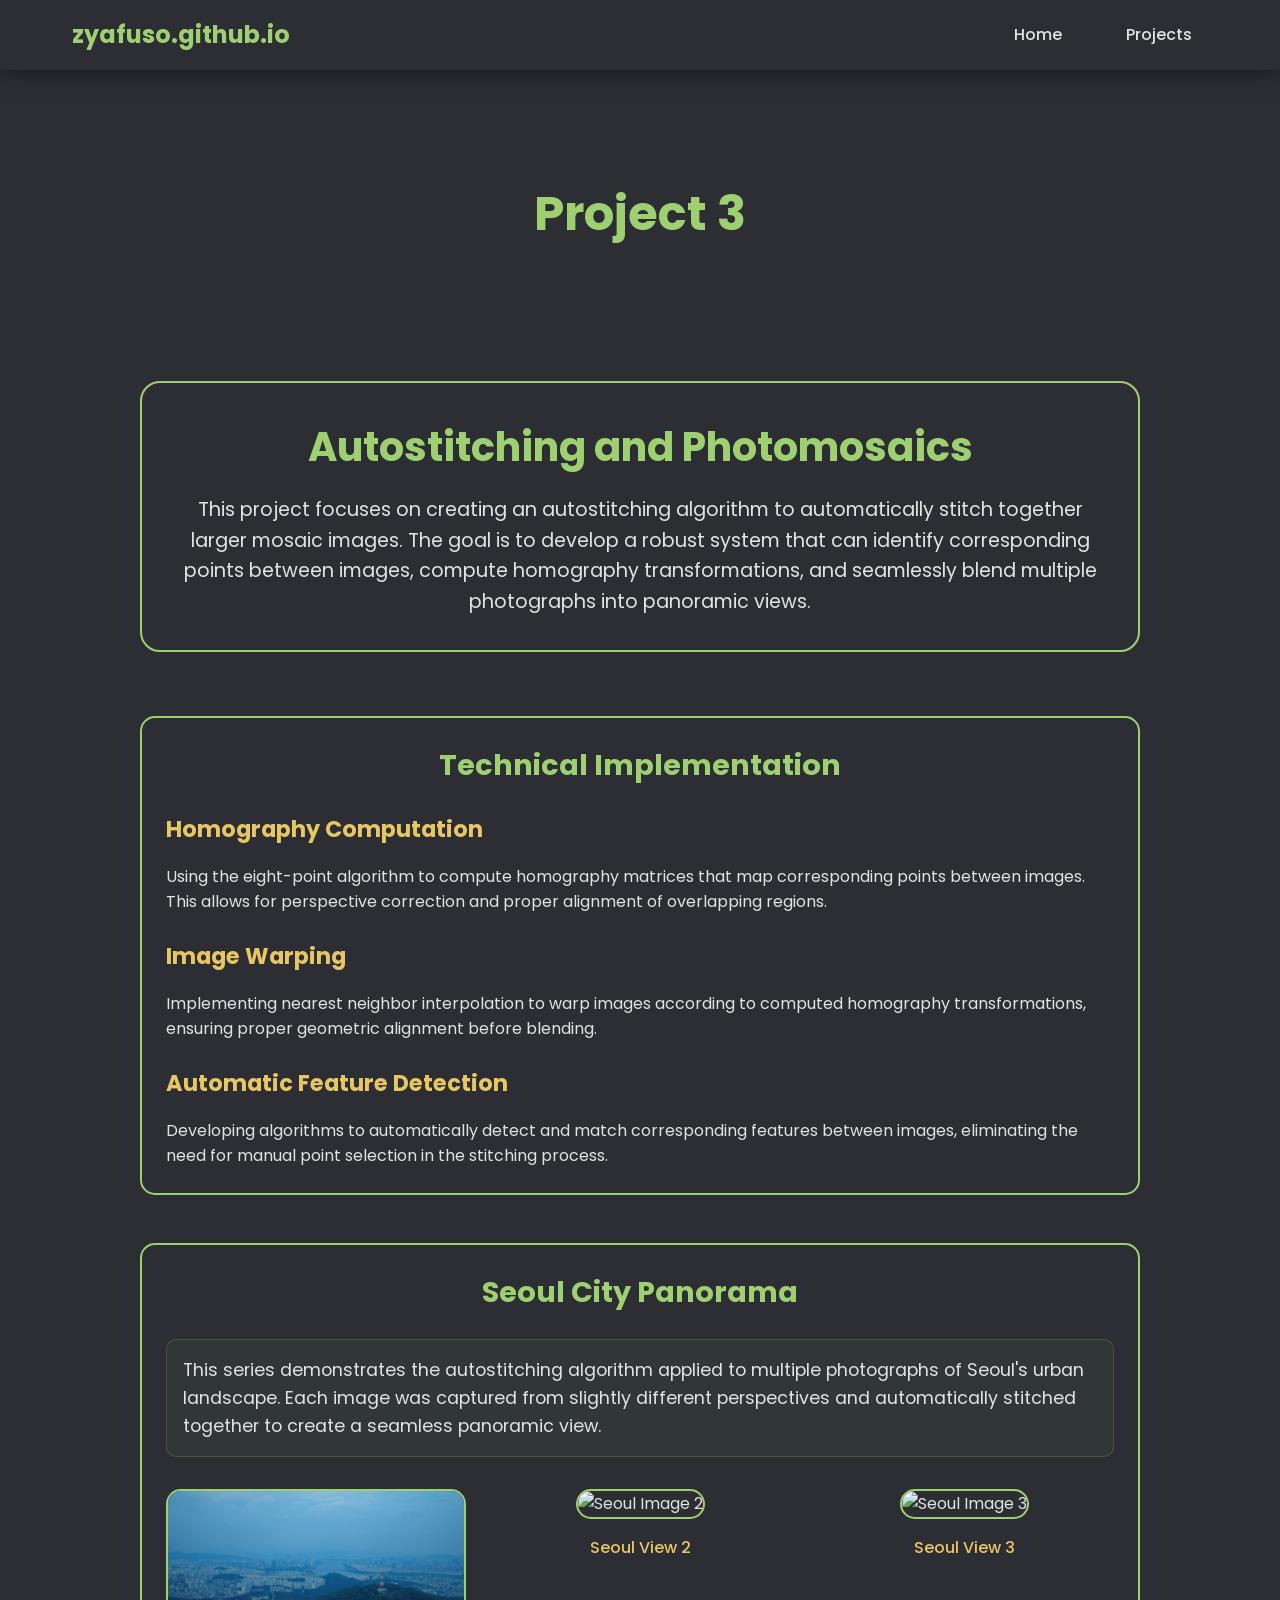
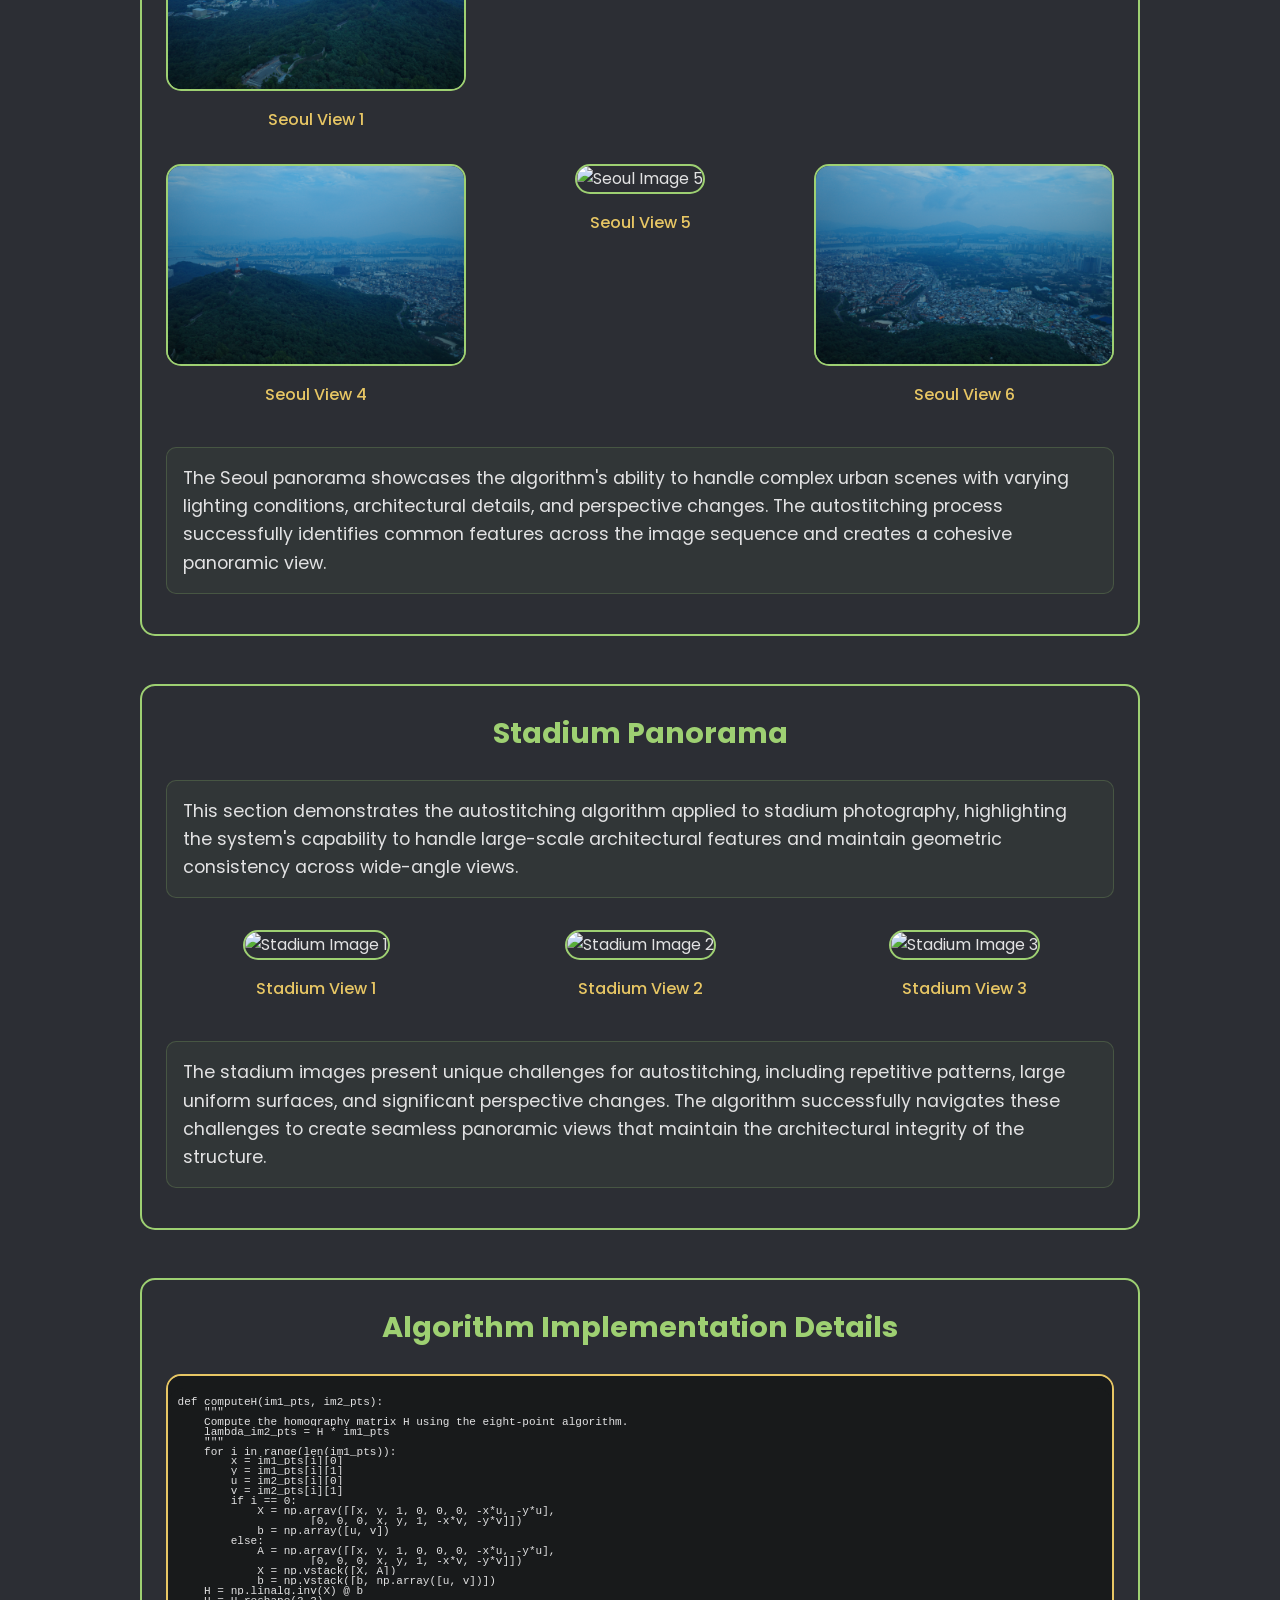
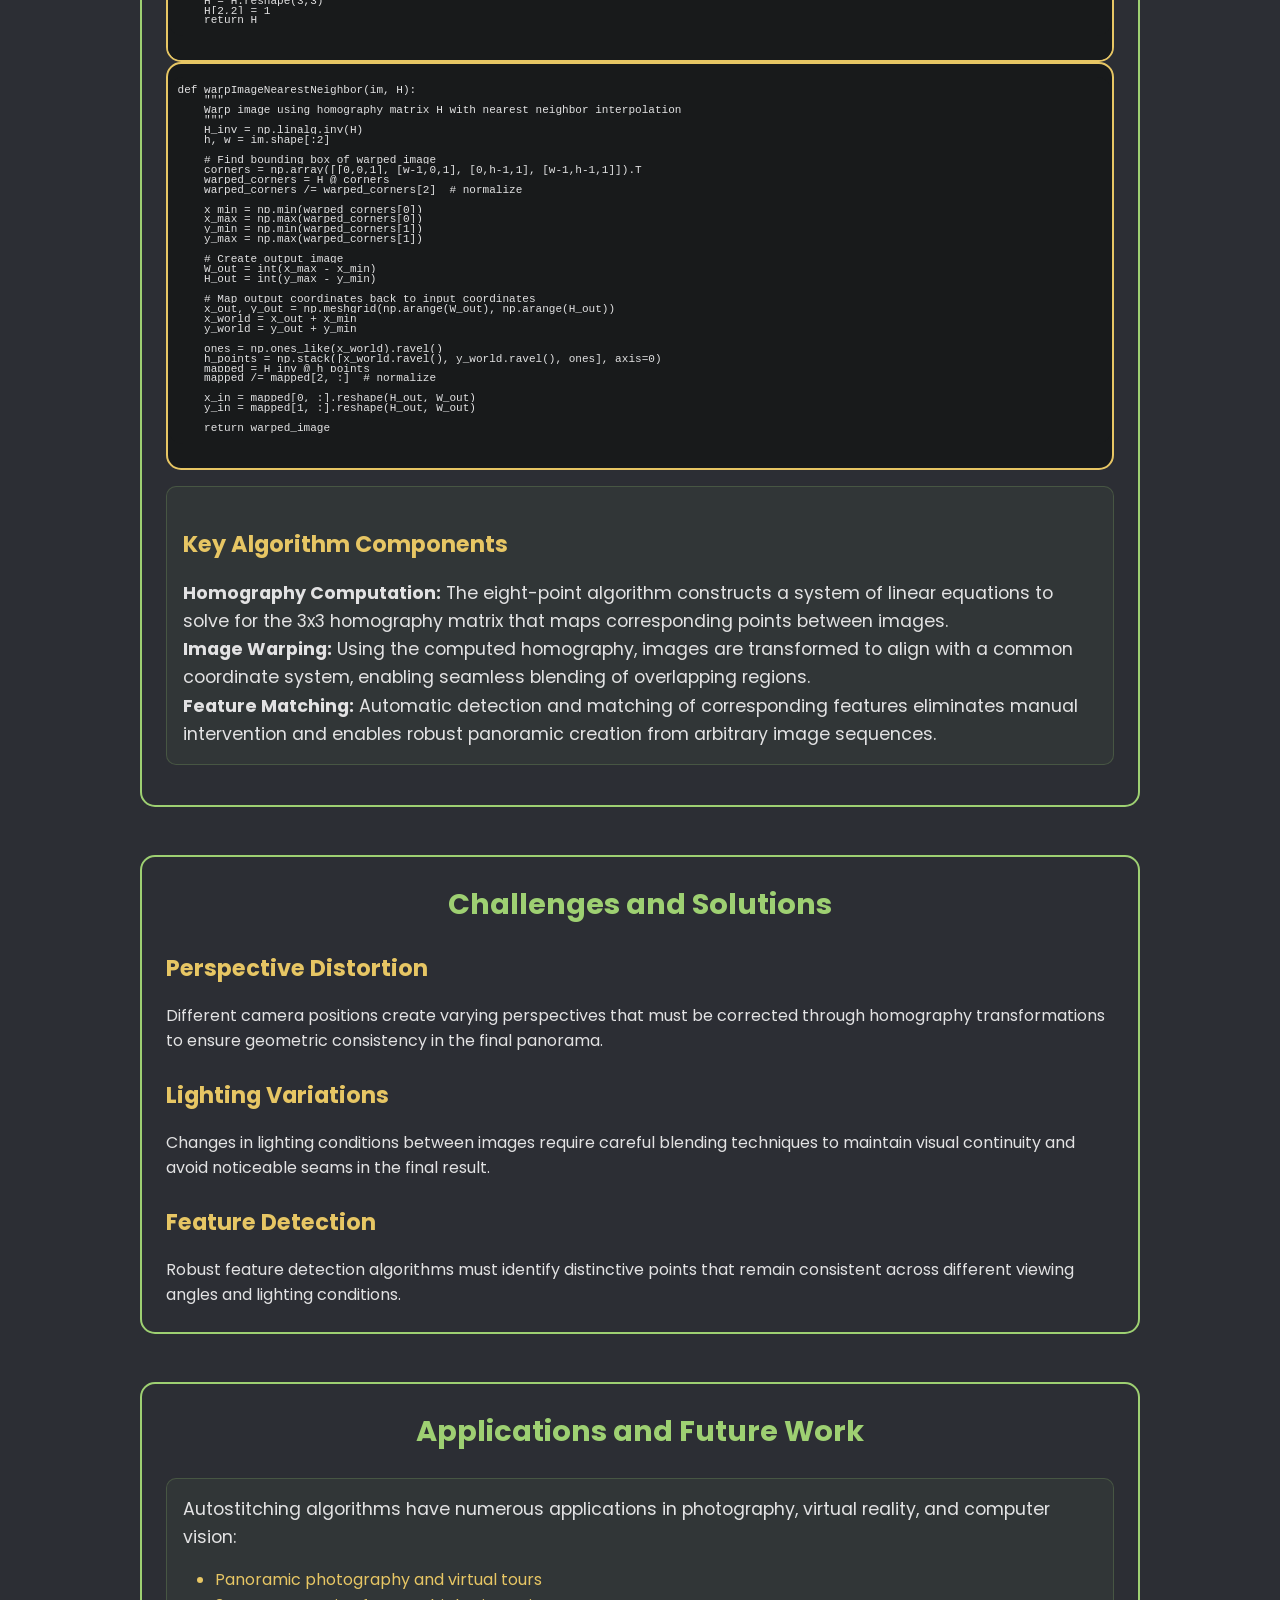
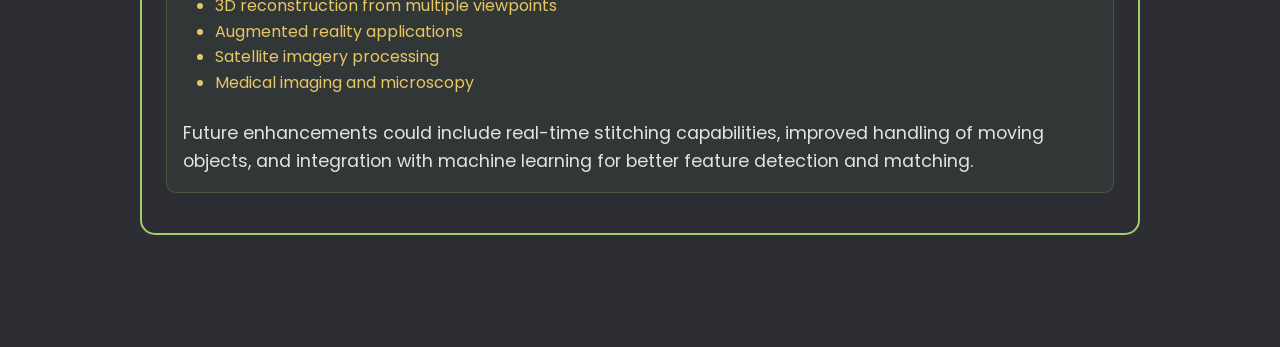
==== project3.html @ 4c157164 "proj3a" ====
<!DOCTYPE html>
<html lang="en">
<head>
    <meta charset="UTF-8">
    <meta name="viewport" content="width=device-width, initial-scale=1.0">
    <title>Project 3 - CS180 Website</title>
    <link rel="stylesheet" href="./styles.css">
    <link href="https://fonts.googleapis.com/css2?family=Poppins:wght@300;400;600;700&display=swap" rel="stylesheet">
</head>
<body>
    <nav class="navbar">
        <div class="nav-container">
            <div class="nav-logo">
                <span class="logo-text">zyafuso.github.io</span>
            </div>
            <ul class="nav-menu">
                <li class="nav-item">
                    <a href="index.html" class="nav-link">Home</a>
                </li>
                <li class="nav-item">
                    <a href="projects.html" class="nav-link">Projects</a>
                </li>
            </ul>
        </div>
    </nav>

    <main class="main-content">
        <section class="page-header">
            <div class="header-content">
                <h1 class="page-title">Project 3</h1>
            </div>
        </section>

        <section class="project-content">
            <div class="container">
                <div class="project-container">
                    <!-- Title Section -->
                    <div class="project-intro">
                        <h2>Autostitching and Photomosaics</h2>
                        <p>This project focuses on creating an autostitching algorithm to automatically stitch together larger mosaic images. The goal is to develop a robust system that can identify corresponding points between images, compute homography transformations, and seamlessly blend multiple photographs into panoramic views.</p>
                    </div>

                    <!-- Technical Overview -->
                    <div class="content-section">
                        <h3>Technical Implementation</h3>
                        <div class="tech-specs">
                            <div class="spec-item">
                                <h4>Homography Computation</h4>
                                <p>Using the eight-point algorithm to compute homography matrices that map corresponding points between images. This allows for perspective correction and proper alignment of overlapping regions.</p>
                            </div>
                            <div class="spec-item">
                                <h4>Image Warping</h4>
                                <p>Implementing nearest neighbor interpolation to warp images according to computed homography transformations, ensuring proper geometric alignment before blending.</p>
                            </div>
                            <div class="spec-item">
                                <h4>Automatic Feature Detection</h4>
                                <p>Developing algorithms to automatically detect and match corresponding features between images, eliminating the need for manual point selection in the stitching process.</p>
                            </div>
                        </div>
                    </div>

                    <!-- Seoul Panorama -->
                    <div class="content-section">
                        <h3>Seoul City Panorama</h3>
                        <div class="section-description">
                            <p>This series demonstrates the autostitching algorithm applied to multiple photographs of Seoul's urban landscape. Each image was captured from slightly different perspectives and automatically stitched together to create a seamless panoramic view.</p>
                        </div>
                        
                        <!-- Individual Seoul Images -->
                        <div class="gallery-grid">
                            <div class="grid-item">
                                <img src="proj3/Seoul (1).JPG" alt="Seoul Image 1" class="content-image clickable-image">
                                <p class="content-caption">Seoul View 1</p>
                            </div>
                            <div class="grid-item">
                                <img src="proj3/Seoul (2).JPG" alt="Seoul Image 2" class="content-image clickable-image">
                                <p class="content-caption">Seoul View 2</p>
                            </div>
                            <div class="grid-item">
                                <img src="proj3/Seoul (3).JPG" alt="Seoul Image 3" class="content-image clickable-image">
                                <p class="content-caption">Seoul View 3</p>
                            </div>
                            <div class="grid-item">
                                <img src="proj3/Seoul (4).JPG" alt="Seoul Image 4" class="content-image clickable-image">
                                <p class="content-caption">Seoul View 4</p>
                            </div>
                            <div class="grid-item">
                                <img src="proj3/Seoul (5).JPG" alt="Seoul Image 5" class="content-image clickable-image">
                                <p class="content-caption">Seoul View 5</p>
                            </div>
                            <div class="grid-item">
                                <img src="proj3/Seoul (6).JPG" alt="Seoul Image 6" class="content-image clickable-image">
                                <p class="content-caption">Seoul View 6</p>
                            </div>
                        </div>
                        
                        <div class="section-description">
                            <p>The Seoul panorama showcases the algorithm's ability to handle complex urban scenes with varying lighting conditions, architectural details, and perspective changes. The autostitching process successfully identifies common features across the image sequence and creates a cohesive panoramic view.</p>
                        </div>
                    </div>

                    <!-- Stadium Panorama -->
                    <div class="content-section">
                        <h3>Stadium Panorama</h3>
                        <div class="section-description">
                            <p>This section demonstrates the autostitching algorithm applied to stadium photography, highlighting the system's capability to handle large-scale architectural features and maintain geometric consistency across wide-angle views.</p>
                        </div>
                        
                        <!-- Individual Stadium Images -->
                        <div class="gallery-grid">
                            <div class="grid-item">
                                <img src="proj3/Stadium (1).JPG" alt="Stadium Image 1" class="content-image clickable-image">
                                <p class="content-caption">Stadium View 1</p>
                            </div>
                            <div class="grid-item">
                                <img src="proj3/Stadium (2).JPG" alt="Stadium Image 2" class="content-image clickable-image">
                                <p class="content-caption">Stadium View 2</p>
                            </div>
                            <div class="grid-item">
                                <img src="proj3/Stadium (3).JPG" alt="Stadium Image 3" class="content-image clickable-image">
                                <p class="content-caption">Stadium View 3</p>
                            </div>
                        </div>
                        
                        <div class="section-description">
                            <p>The stadium images present unique challenges for autostitching, including repetitive patterns, large uniform surfaces, and significant perspective changes. The algorithm successfully navigates these challenges to create seamless panoramic views that maintain the architectural integrity of the structure.</p>
                        </div>
                    </div>

                    <!-- Algorithm Details -->
                    <div class="content-section">
                        <h3>Algorithm Implementation Details</h3>
                        <div class="code-block">
<pre><code class="language-python">def computeH(im1_pts, im2_pts):
    """
    Compute the homography matrix H using the eight-point algorithm.
    lambda_im2_pts = H * im1_pts
    """
    for i in range(len(im1_pts)):
        x = im1_pts[i][0]
        y = im1_pts[i][1]
        u = im2_pts[i][0]
        v = im2_pts[i][1]
        if i == 0:
            X = np.array([[x, y, 1, 0, 0, 0, -x*u, -y*u],
                    [0, 0, 0, x, y, 1, -x*v, -y*v]])
            b = np.array([u, v])
        else:
            A = np.array([[x, y, 1, 0, 0, 0, -x*u, -y*u],
                    [0, 0, 0, x, y, 1, -x*v, -y*v]])
            X = np.vstack([X, A])
            b = np.vstack([b, np.array([u, v])])
    H = np.linalg.inv(X) @ b
    H = H.reshape(3,3)
    H[2,2] = 1
    return H</code></pre>
                        </div>
                        
                        <div class="code-block">
<pre><code class="language-python">def warpImageNearestNeighbor(im, H):
    """
    Warp image using homography matrix H with nearest neighbor interpolation
    """
    H_inv = np.linalg.inv(H)
    h, w = im.shape[:2]

    # Find bounding box of warped image
    corners = np.array([[0,0,1], [w-1,0,1], [0,h-1,1], [w-1,h-1,1]]).T
    warped_corners = H @ corners
    warped_corners /= warped_corners[2]  # normalize
    
    x_min = np.min(warped_corners[0])
    x_max = np.max(warped_corners[0])
    y_min = np.min(warped_corners[1])
    y_max = np.max(warped_corners[1])

    # Create output image
    W_out = int(x_max - x_min)
    H_out = int(y_max - y_min)
    
    # Map output coordinates back to input coordinates
    x_out, y_out = np.meshgrid(np.arange(W_out), np.arange(H_out))
    x_world = x_out + x_min
    y_world = y_out + y_min
    
    ones = np.ones_like(x_world).ravel()
    h_points = np.stack([x_world.ravel(), y_world.ravel(), ones], axis=0)
    mapped = H_inv @ h_points
    mapped /= mapped[2, :]  # normalize
    
    x_in = mapped[0, :].reshape(H_out, W_out)
    y_in = mapped[1, :].reshape(H_out, W_out)
    
    return warped_image</code></pre>
                        </div>
                        
                        <div class="section-description">
                            <h4>Key Algorithm Components</h4>
                            <p><strong>Homography Computation:</strong> The eight-point algorithm constructs a system of linear equations to solve for the 3x3 homography matrix that maps corresponding points between images.</p>
                            <p><strong>Image Warping:</strong> Using the computed homography, images are transformed to align with a common coordinate system, enabling seamless blending of overlapping regions.</p>
                            <p><strong>Feature Matching:</strong> Automatic detection and matching of corresponding features eliminates manual intervention and enables robust panoramic creation from arbitrary image sequences.</p>
                        </div>
                    </div>

                    <!-- Challenges and Solutions -->
                    <div class="content-section">
                        <h3>Challenges and Solutions</h3>
                        <div class="tech-specs">
                            <div class="spec-item">
                                <h4>Perspective Distortion</h4>
                                <p>Different camera positions create varying perspectives that must be corrected through homography transformations to ensure geometric consistency in the final panorama.</p>
                            </div>
                            <div class="spec-item">
                                <h4>Lighting Variations</h4>
                                <p>Changes in lighting conditions between images require careful blending techniques to maintain visual continuity and avoid noticeable seams in the final result.</p>
                            </div>
                            <div class="spec-item">
                                <h4>Feature Detection</h4>
                                <p>Robust feature detection algorithms must identify distinctive points that remain consistent across different viewing angles and lighting conditions.</p>
                            </div>
                        </div>
                    </div>

                    <!-- Future Applications -->
                    <div class="content-section">
                        <h3>Applications and Future Work</h3>
                        <div class="section-description">
                            <p>Autostitching algorithms have numerous applications in photography, virtual reality, and computer vision:</p>
                            <ul style="color: #e7c664; margin-left: 2rem; margin-top: 1rem;">
                                <li>Panoramic photography and virtual tours</li>
                                <li>3D reconstruction from multiple viewpoints</li>
                                <li>Augmented reality applications</li>
                                <li>Satellite imagery processing</li>
                                <li>Medical imaging and microscopy</li>
                            </ul>
                            <p style="margin-top: 1.5rem;">Future enhancements could include real-time stitching capabilities, improved handling of moving objects, and integration with machine learning for better feature detection and matching.</p>
                        </div>
                    </div>
                </div>
            </div>
        </section>
    </main>

    <!-- Image Modal -->
    <div id="imageModal" class="modal">
        <span class="close">&times;</span>
        <img class="modal-content" id="modalImage">
        <div id="caption"></div>
    </div>

    <script src="./script.js"></script>
</body>
</html>
---- styles.css ----
/* Code Snippet Comparison Layout */
.code-compare {
    display: flex;
    flex-direction: column;
    gap: 1.5rem;
    align-items: stretch;
    margin: 1.5rem 0;
    width: 100%;
    max-width: 100vw;
}

.code-block {
    background: #181a1b;
    color: #e2e2e3;
    font-family: 'Fira Mono', 'Consolas', 'Menlo', 'Monaco', monospace;
    font-size: 0.85em;
    padding: 0;
    border-radius: 15px;
    border: 2px solid #e7c664;
    width: 100%;
    max-width: 100%;
    overflow-x: auto;
    white-space: pre;
    text-align: left;
    margin: 0;
    box-sizing: border-box;
    line-height: 0.9;
}

.code-block pre {
    margin: 0;
    padding: 0.6rem;
    background: #181a1b !important;
    border-radius: 15px;
}

.code-block pre code {
    background: #181a1b !important;
}

pre {
    line-height: 0.9;
    margin: 1rem 0;
}

pre code {
    line-height: 0.9;
}

/* Code syntax highlighting (simple) */
.code-block .kw { color: #9ed072; font-weight: 600; }
.code-block .fn { color: #e7c664; font-weight: 600; }
.code-block .cm { color: #7fa7d6; font-style: italic; }
.code-block .va { color: #b8e68a; }
.code-block .num { color: #e7c664; }

.code-block-title {
    font-size: 1em;
    color: #e7c664;
    margin-bottom: 0.4em;
    font-family: 'Poppins', sans-serif;
    font-weight: 600;
}

/* Terminal Output Style */
.terminal-output {
    background: #181a1b;
    color: #9ed072;
    font-family: 'Fira Mono', 'Consolas', 'Menlo', 'Monaco', monospace;
    font-size: 0.9em;
    padding: 0.8rem 1rem;
    border-radius: 8px;
    border: 1.5px solid #e7c664;
    margin: 1rem 0;
    white-space: pre-wrap;
    overflow-x: auto;
    box-shadow: 0 2px 12px rgba(231,198,100,0.07);
    width: 100%;
    max-width: 100%;
    box-sizing: border-box;
    line-height: 1.4;
}

/* Reset and base styles */
* {
    margin: 0;
    padding: 0;
    box-sizing: border-box;
}

body {
    font-family: 'Poppins', sans-serif;
    line-height: 1.6;
    color: #e2e2e3;
    background: #2c2e34;
}

/* Navigation */
.navbar {
    background: #2c2e34;
    padding: 1rem 0;
    position: fixed;
    top: 0;
    width: 100%;
    z-index: 1000;
    box-shadow: 0 2px 20px rgba(0, 0, 0, 0.5);
}

.nav-container {
    max-width: 1200px;
    margin: 0 auto;
    padding: 0 2rem;
    display: flex;
    justify-content: space-between;
    align-items: center;
}

.nav-logo .logo-text {
    font-size: 1.5rem;
    font-weight: 700;
    color: #9ed072;
    text-decoration: none;
}

.nav-menu {
    display: flex;
    list-style: none;
    gap: 2rem;
}

.nav-link {
    color: #e2e2e3;
    text-decoration: none;
    font-weight: 500;
    transition: all 0.3s ease;
    padding: 0.5rem 1rem;
    border-radius: 8px;
}

.nav-link:hover,
.nav-link.active {
    background: rgba(158, 208, 114, 0.1);
    color: #9ed072;
}

/* Main content */
.main-content {
    margin-top: 80px;
    min-height: calc(100vh - 80px);
}

/* Hero section */
.hero-section {
    background: #2c2e34;
    padding: 4rem 2rem;
    display: flex;
    align-items: center;
    justify-content: center;
    min-height: 80vh;
}

.hero-content {
    text-align: center;
    color: #e2e2e3;
}

.hero-title {
    font-size: 3.5rem;
    font-weight: 700;
    color: #9ed072;
}

/* Contact Section */
.contact-section {
    display: flex;
    justify-content: center;
    margin-bottom: 3rem;
}

.email-banner {
    display: flex;
    align-items: center;
    gap: 1rem;
    background: rgba(158, 208, 114, 0.1);
    border: 2px solid #9ed072;
    border-radius: 50px;
    padding: 1rem 2rem;
    transition: all 0.3s ease;
    backdrop-filter: blur(10px);
}

.email-banner:hover {
    background: rgba(158, 208, 114, 0.2);
    transform: translateY(-2px);
    box-shadow: 0 8px 25px rgba(158, 208, 114, 0.3);
}

.email-icon {
    width: 24px;
    height: 24px;
    color: #9ed072;
    flex-shrink: 0;
}

.email-link {
    color: #9ed072;
    text-decoration: none;
    font-size: 1.1rem;
    font-weight: 500;
    transition: color 0.3s ease;
}

.email-link:hover {
    color: #b8e68a;
}

/* About Section */
.about-section {
    max-width: 800px;
    margin: 0 auto;
    text-align: center;
}

.about-text {
    font-size: 1.2rem;
    line-height: 1.8;
    color: #c4c4c5;
    margin: 0;
    padding: 2rem;
    background: rgba(44, 46, 52, 0.6);
    border-radius: 20px;
    border: 1px solid rgba(158, 208, 114, 0.2);
    backdrop-filter: blur(10px);
}

/* Page Header */
.page-header {
    background: #2c2e34;
    padding: 6rem 2rem 4rem;
    text-align: center;
    color: #e2e2e3;
}

.page-title {
    font-size: 3rem;
    font-weight: 700;
    color: #9ed072;
}

/* Container */
.container {
    max-width: 1200px;
    margin: 0 auto;
    padding: 0 2rem;
}

/* Projects Section */
.projects-section {
    padding: 4rem 0;
    background: #2c2e34;
}

.projects-grid {
    display: grid;
    grid-template-columns: repeat(auto-fit, minmax(300px, 1fr));
    gap: 2rem;
}

.gallery-grid {
    display: grid;
    grid-template-columns: repeat(3, 1fr);
    gap: 1.5rem;
    margin: 2rem 0;
}

.grid-item {
    display: flex;
    flex-direction: column;
    align-items: center;
}

/* Image Modal Styles */
.modal {
    display: none;
    position: fixed;
    z-index: 2000;
    left: 0;
    top: 0;
    width: 100%;
    height: 100%;
    background-color: rgba(0, 0, 0, 0.9);
    animation: fadeIn 0.3s ease-in-out;
}

.modal-content {
    margin: auto;
    display: block;
    max-width: 90%;
    max-height: 90%;
    object-fit: contain;
    animation: zoomIn 0.3s ease-in-out;
}

#caption {
    margin: auto;
    display: block;
    width: 80%;
    max-width: 700px;
    text-align: center;
    color: #e2e2e3;
    padding: 10px 0;
    height: 150px;
    font-size: 1.1rem;
}

.close {
    position: absolute;
    top: 15px;
    right: 35px;
    color: #e2e2e3;
    font-size: 40px;
    font-weight: bold;
    transition: 0.3s;
    cursor: pointer;
}

.close:hover,
.close:focus {
    color: #9ed072;
    text-decoration: none;
    cursor: pointer;
}

.clickable-image {
    cursor: pointer;
    transition: transform 0.2s ease-in-out;
}

.clickable-image:hover {
    transform: scale(1.02);
}

@keyframes fadeIn {
    from { opacity: 0; }
    to { opacity: 1; }
}

@keyframes zoomIn {
    from { transform: scale(0.8); opacity: 0; }
    to { transform: scale(1); opacity: 1; }
}

.project-tile {
    background: #2c2e34;
    padding: 2rem;
    border-radius: 20px;
    border: 2px solid #9ed072;
    transition: all 0.3s ease;
}

.project-tile:hover {
    transform: translateY(-5px);
    box-shadow: 0 20px 40px rgba(158, 208, 114, 0.2);
    border-color: #e7c664;
}

.project-tile .project-link {
    text-decoration: none;
    color: inherit;
}

.project-tile h3 {
    color: #9ed072;
    font-size: 1.8rem;
    margin-bottom: 1rem;
}

.project-tile p {
    color: #e2e2e3;
    line-height: 1.6;
}

/* Project 0 Section */
.project-content {
    padding: 4rem 0;
    background: #2c2e34;
    color: #e2e2e3;
}

.project-container {
    max-width: 1000px;
    margin: 0 auto;
}

.project-intro {
    text-align: center;
    margin-bottom: 4rem;
    padding: 2rem;
    background: #2c2e34;
    border-radius: 20px;
    border: 2px solid #9ed072;
}

.project-intro h2 {
    font-size: 2.5rem;
    color: #9ed072;
    margin-bottom: 1rem;
}

.project-intro p {
    font-size: 1.2rem;
    color: #e2e2e3;
}

/* Image Sections */
.content-section {
    margin-bottom: 3rem;
    padding: 1.5rem;
    background: #2c2e34;
    border-radius: 15px;
    border: 2px solid #9ed072;
}

.content-section h3 {
    font-size: 1.8rem;
    color: #9ed072;
    margin-bottom: 1.5rem;
    text-align: center;
}

.content-section h4 {
    font-size: 1.4rem;
    color: #e7c664;
    margin-bottom: 1rem;
    margin-top: 1.5rem;
}

.content-section h5 {
    font-size: 1.2rem;
    color: #e7c664;
    margin-bottom: 0.8rem;
    margin-top: 1rem;
    text-align: center;
    font-family: 'Poppins', sans-serif;
}

.content-section h6 {
    font-size: 1rem;
    color: #e7c664;
    margin-bottom: 0.5rem;
    text-align: center;
    font-family: 'Poppins', sans-serif;
    font-weight: 500;
}

/* Level captions for grids */
.level-caption {
    color: #e7c664;
    font-weight: 600;
    text-align: center;
    font-family: 'Poppins', sans-serif;
    font-size: 1rem;
    margin: 0.5rem 0;
}

/* Image Pairs (Kai and Wurster) */
.comparison-grid {
    display: flex;
    gap: 2rem;
    justify-content: center;
    align-items: flex-start;
}

.comparison-item {
    text-align: center;
    flex: 1;
    max-width: 45%;
    display: flex;
    flex-direction: column;
    align-items: center;
}

.content-image {
    max-width: 100%;
    max-height: 400px;
    width: auto;
    height: auto;
    object-fit: contain;
    border: 2px solid #9ed072;
    border-radius: 15px;
    margin-bottom: 1rem;
    display: block;
    margin-left: auto;
    margin-right: auto;
}

.content-caption {
    color: #e7c664;
    font-size: 1rem;
    font-weight: 500;
    margin-bottom: 0.5rem;
    text-align: center;
    font-family: 'Poppins', sans-serif;
}

.section-description {
    margin-top: 1rem;
    margin-bottom: 1rem;
    text-align: left;
    padding: 1rem;
    background: rgba(158, 208, 114, 0.05);
    border-radius: 10px;
    border: 1px solid rgba(158, 208, 114, 0.2);
}

.section-description p {
    color: #e2e2e3;
    font-size: 1.1rem;
    line-height: 1.6;
    margin: 0;
    max-width: 1000px;
}

/* Pappy Container - Side by Side Layout */
.pappy-container {
    display: flex;
    gap: 2rem;
    justify-content: center;
    align-items: flex-start;
}

.pappy-gif, .pappy-slideshow {
    flex: 1;
    max-width: 45%;
    display: flex;
    flex-direction: column;
    align-items: center;
}

.pappy-gif h4, .pappy-slideshow h4 {
    color: #9ed072;
    font-size: 1.5rem;
    margin-bottom: 1rem;
    text-align: center;
}

.gif-description {
    color: #e2e2e3;
    font-size: 0.9rem;
    margin-bottom: 1rem;
    text-align: center;
}

.pappy-gif-image {
    max-width: 100%;
    max-height: 300px;
    width: auto;
    height: auto;
    object-fit: contain;
    border: 2px solid #9ed072;
    border-radius: 15px;
    margin-bottom: 1rem;
    display: block;
    margin-left: auto;
    margin-right: auto;
}

.play-btn {
    background: #e7c664;
    color: #2c2e34;
    border: none;
    padding: 0.75rem 1.5rem;
    border-radius: 8px;
    cursor: pointer;
    font-weight: 600;
    font-size: 1rem;
    transition: all 0.3s ease;
    margin: 0 auto;
    display: block;
}

.play-btn:hover {
    background: #9ed072;
    transform: translateY(-2px);
    box-shadow: 0 5px 15px rgba(231, 198, 100, 0.3);
}

/* Pappy Slideshow */
.pappy-slideshow {
    text-align: center;
}

.pappy-main {
    margin-bottom: 2rem;
}

.pappy-main-image {
    max-width: 100%;
    max-height: 300px;
    width: auto;
    height: auto;
    object-fit: contain;
    border: 2px solid #9ed072;
    border-radius: 15px;
    margin-bottom: 1rem;
    display: block;
    margin-left: auto;
    margin-right: auto;
}

.pappy-controls {
    display: flex;
    justify-content: center;
    gap: 1rem;
    margin-bottom: 2rem;
}

.pappy-btn {
    background: #9ed072;
    color: #2c2e34;
    border: none;
    padding: 0.5rem 1rem;
    border-radius: 8px;
    cursor: pointer;
    font-weight: 600;
    transition: all 0.3s ease;
}

.pappy-btn:hover {
    background: #e7c664;
    transform: translateY(-2px);
}

.pappy-thumbnails {
    display: flex;
    justify-content: center;
    gap: 1rem;
}

.pappy-thumbnail {
    width: 80px;
    height: 60px;
    object-fit: cover;
    border: 2px solid #9ed072;
    border-radius: 8px;
    cursor: pointer;
    transition: all 0.3s ease;
}

.pappy-thumbnail:hover {
    border-color: #e7c664;
    transform: scale(1.05);
}

.pappy-thumbnail.active {
    border-color: #e7c664;
    box-shadow: 0 0 10px rgba(231, 198, 100, 0.5);
}

/* Poppy Frames (GIF-like layout) */
.poppy-frames {
    display: grid;
    grid-template-columns: repeat(4, 1fr);
    gap: 1rem;
}

.frame-item {
    text-align: center;
}

.frame-item .content-image {
    height: 200px;
}

/* Responsive design for images */
@media (max-width: 768px) {
    .hero-title {
        font-size: 2.5rem;
    }
    
    .email-banner {
        padding: 0.8rem 1.5rem;
        gap: 0.8rem;
    }
    
    .email-link {
        font-size: 1rem;
    }
    
    .about-text {
        font-size: 1.1rem;
        padding: 1.5rem;
    }
    
    .page-title {
        font-size: 2.5rem;
    }
    
    .projects-grid {
        grid-template-columns: 1fr;
    }
    
    .project-intro h2 {
        font-size: 2rem;
    }
    
    .project-0-pictures h3,
    .project-0-text h3 {
        font-size: 1.5rem;
    }

    .comparison-grid {
        flex-direction: column;
        gap: 1rem;
    }
    
    .comparison-item {
        max-width: 100%;
    }
    
    .pappy-container {
        flex-direction: column;
        gap: 1rem;
    }
    
    .pappy-gif, .pappy-slideshow {
        max-width: 100%;
    }
    
    .pappy-main-image {
        max-height: 250px;
        height: auto;
    }
    
    .pappy-gif-image {
        max-height: 250px;
        height: auto;
    }
    
    .pappy-controls {
        flex-wrap: wrap;
        gap: 0.5rem;
    }
    
    .pappy-thumbnails {
        flex-wrap: wrap;
        gap: 0.5rem;
    }
    
    .pappy-thumbnail {
        width: 60px;
        height: 45px;
    }
    
    .content-image {
        max-height: 250px;
        height: auto;
    }
}
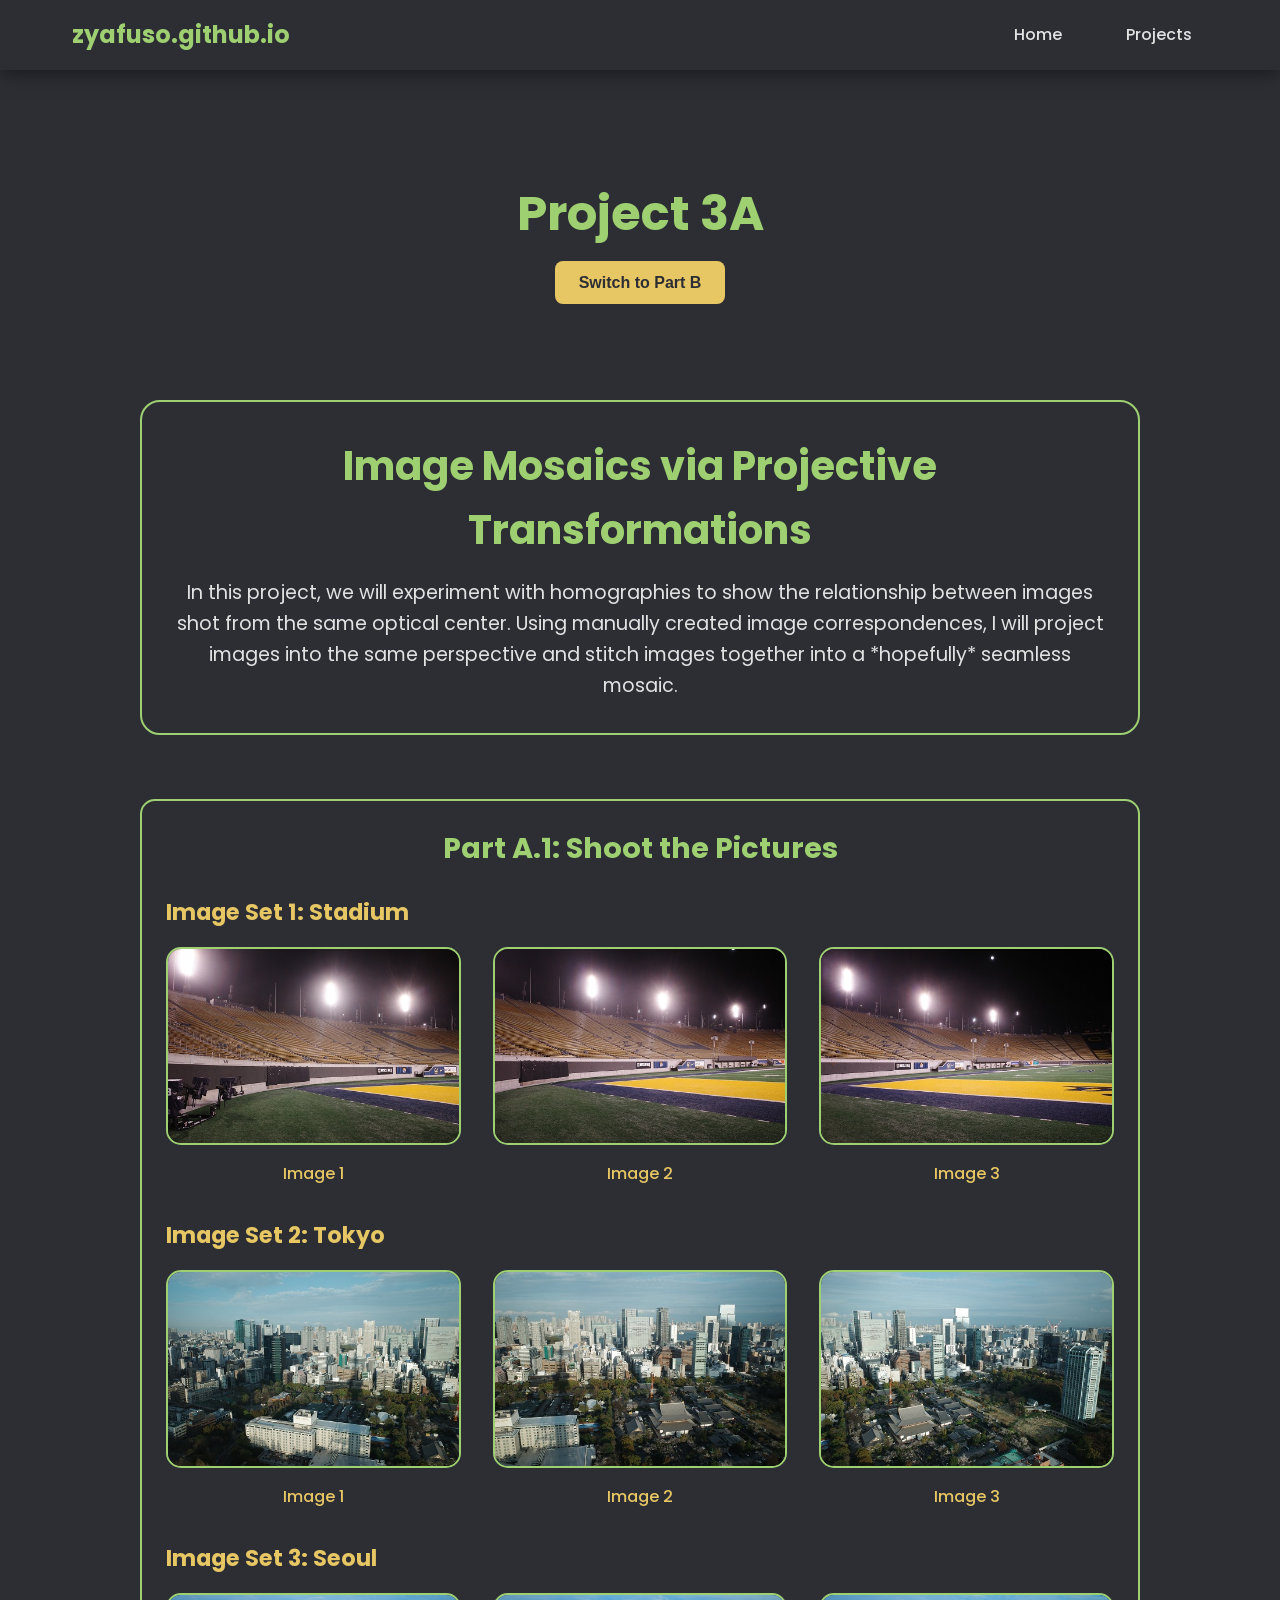
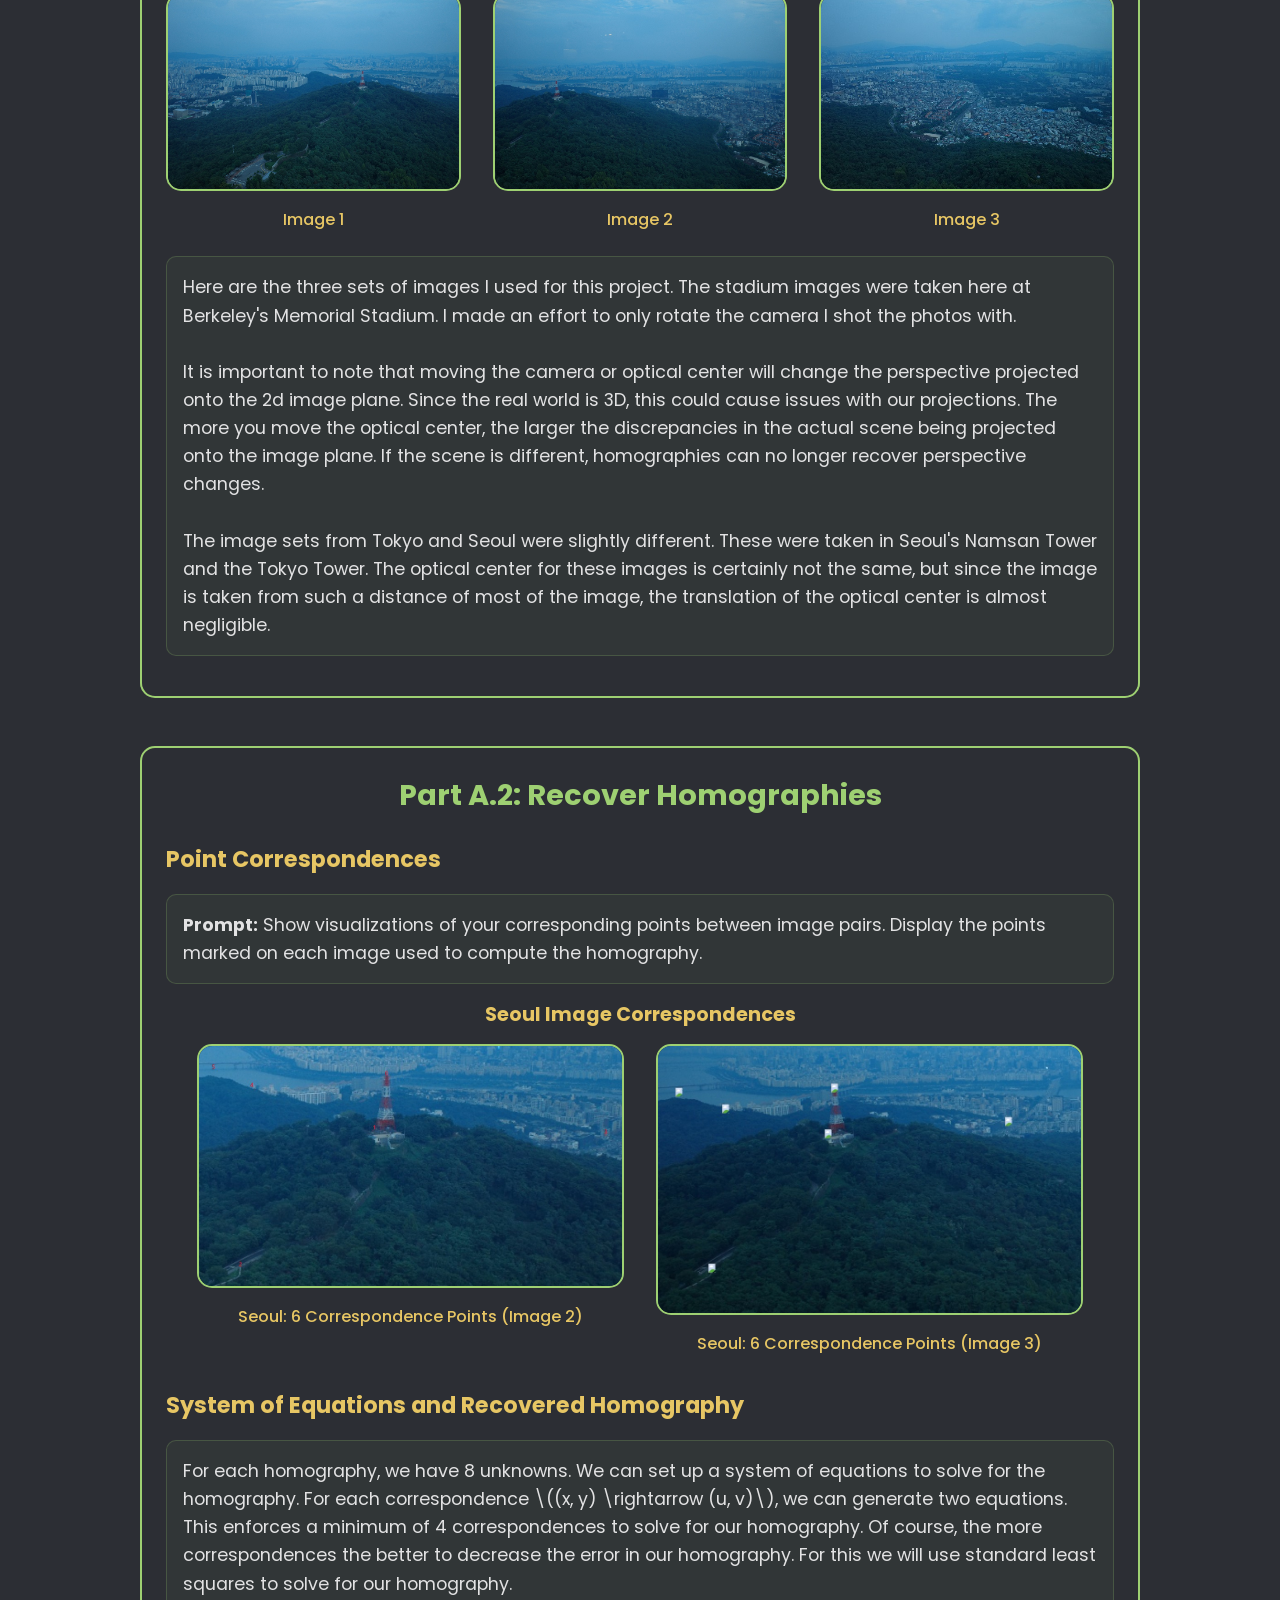
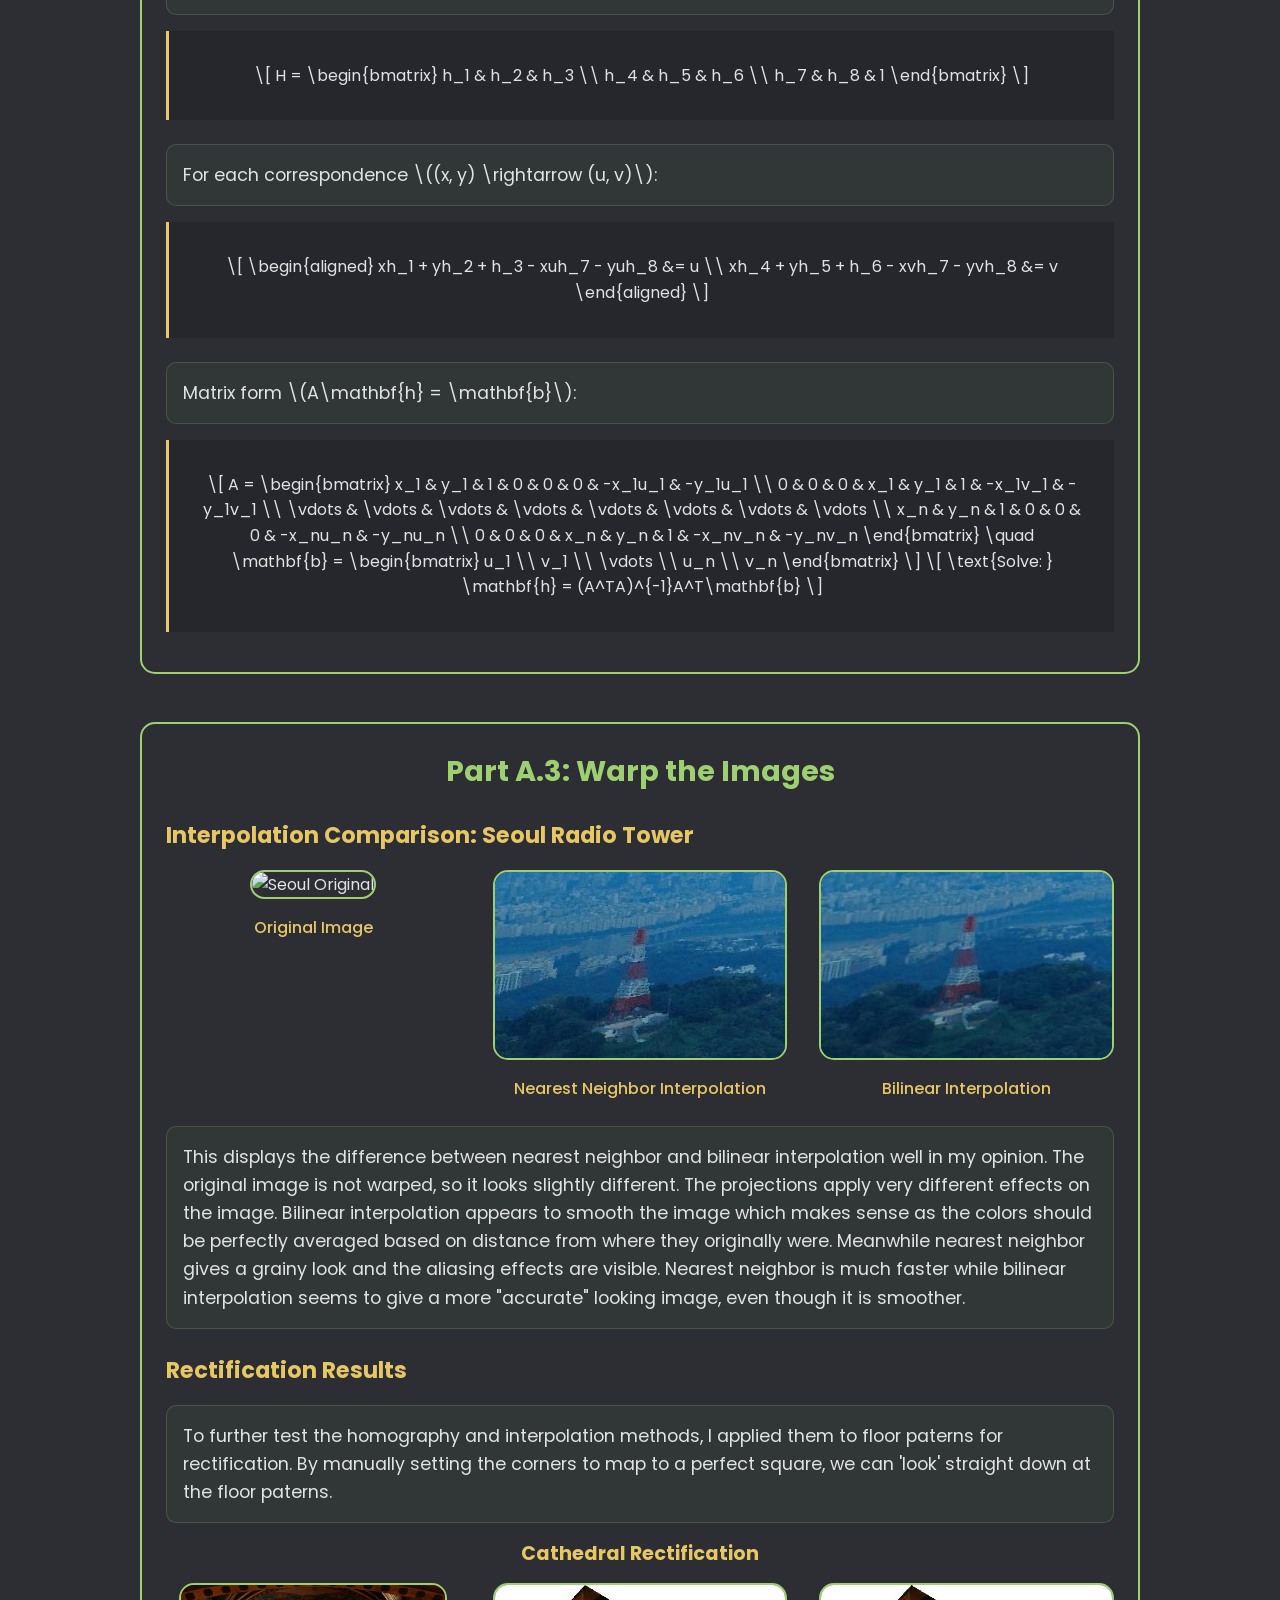
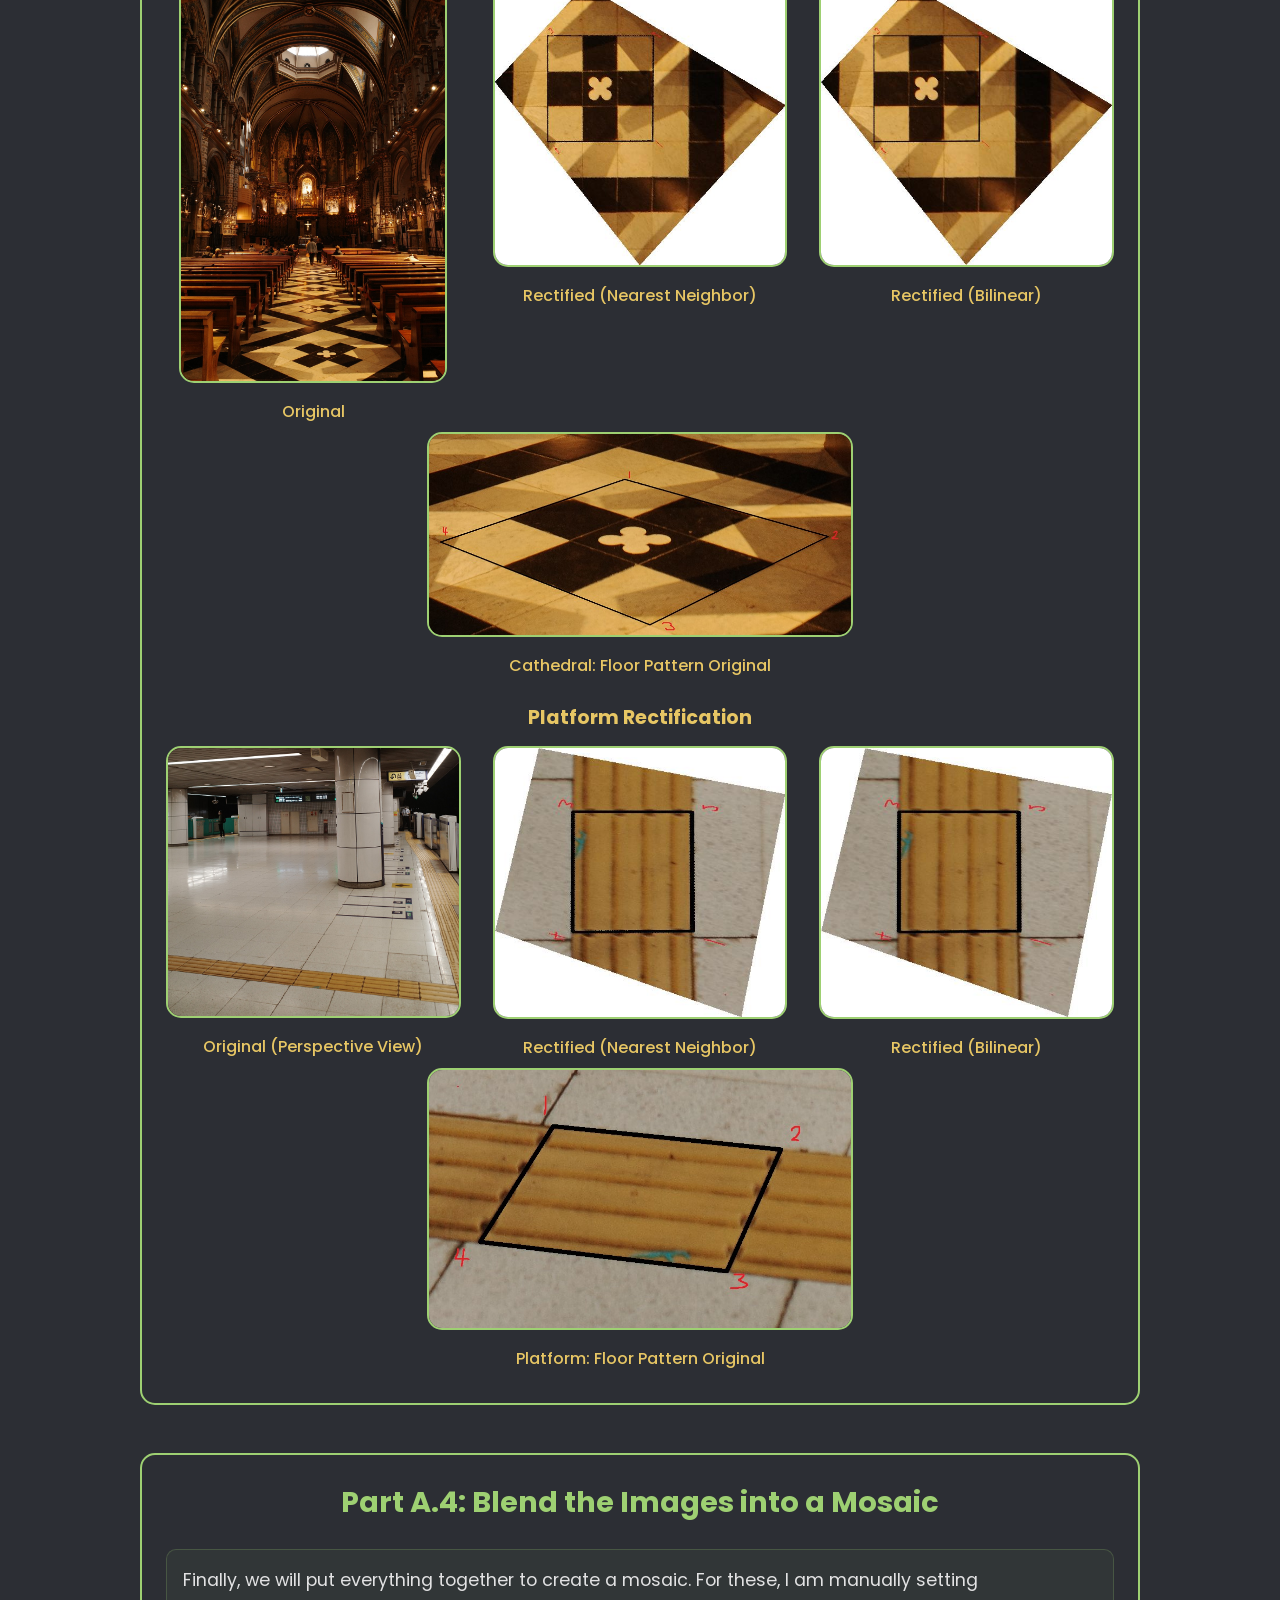
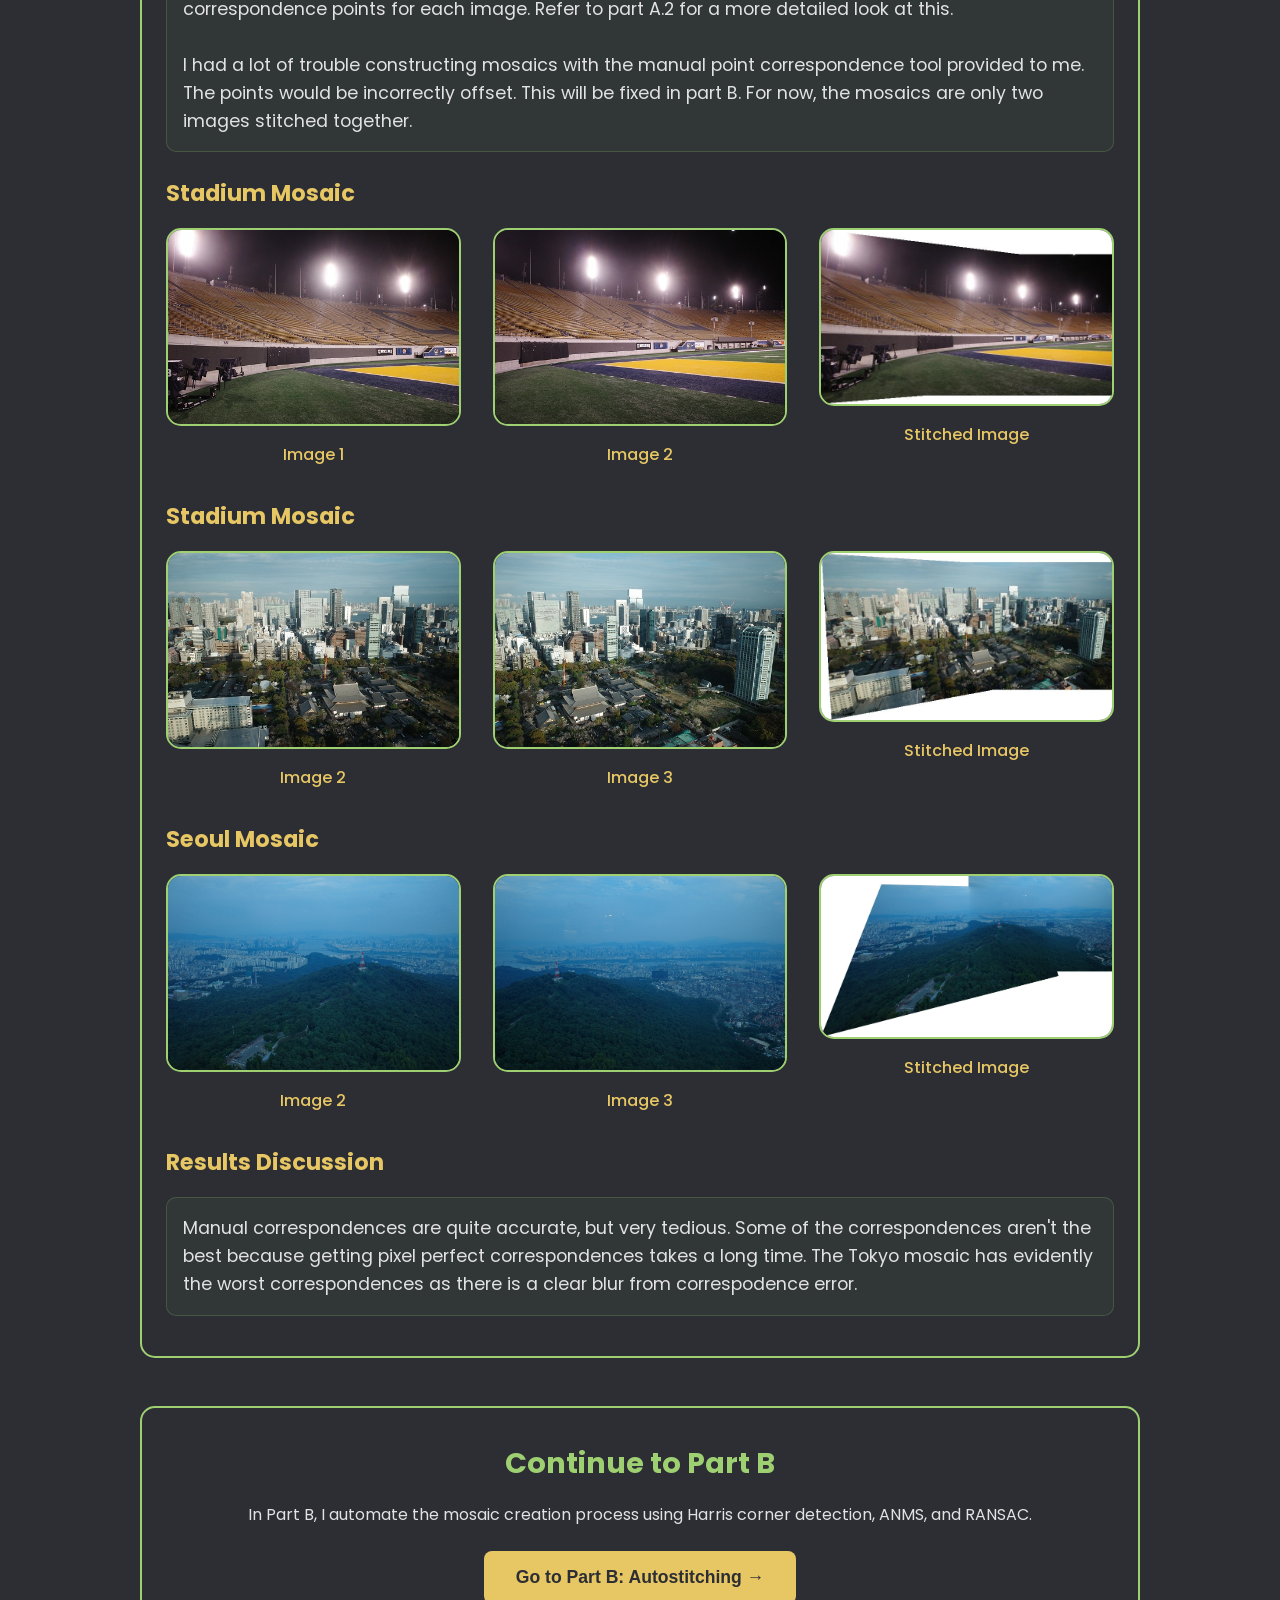
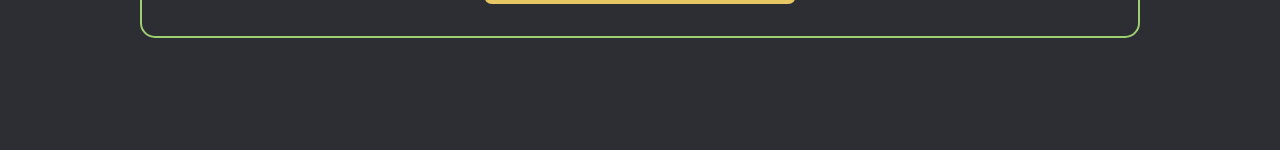
==== commit 3837b2d8: "done" ====
--- a/project3.html
+++ b/project3.html
@@ -2,252 +2,51 @@
 <html lang="en">
 <head>
     <meta charset="UTF-8">
+    <meta http-equiv="refresh" content="0; url=project3a.html">
     <meta name="viewport" content="width=device-width, initial-scale=1.0">
-    <title>Project 3 - CS180 Website</title>
-    <link rel="stylesheet" href="./styles.css">
-    <link href="https://fonts.googleapis.com/css2?family=Poppins:wght@300;400;600;700&display=swap" rel="stylesheet">
+    <title>Redirecting to Project 3A...</title>
+    <link rel="canonical" href="project3a.html">
+    <style>
+        body {
+            font-family: 'Poppins', sans-serif;
+            background: #2c2e34;
+            color: #e2e2e3;
+            display: flex;
+            justify-content: center;
+            align-items: center;
+            height: 100vh;
+            margin: 0;
+        }
+        .redirect-message {
+            text-align: center;
+        }
+        .redirect-message h1 {
+            color: #9ed072;
+            font-size: 2rem;
+            margin-bottom: 1rem;
+        }
+        .redirect-message p {
+            font-size: 1.2rem;
+            margin-bottom: 1.5rem;
+        }
+        .redirect-message a {
+            color: #e7c664;
+            text-decoration: none;
+            font-weight: 600;
+        }
+        .redirect-message a:hover {
+            color: #9ed072;
+        }
+    </style>
 </head>
 <body>
-    <nav class="navbar">
-        <div class="nav-container">
-            <div class="nav-logo">
-                <span class="logo-text">zyafuso.github.io</span>
-            </div>
-            <ul class="nav-menu">
-                <li class="nav-item">
-                    <a href="index.html" class="nav-link">Home</a>
-                </li>
-                <li class="nav-item">
-                    <a href="projects.html" class="nav-link">Projects</a>
-                </li>
-            </ul>
-        </div>
-    </nav>
-
-    <main class="main-content">
-        <section class="page-header">
-            <div class="header-content">
-                <h1 class="page-title">Project 3</h1>
-            </div>
-        </section>
-
-        <section class="project-content">
-            <div class="container">
-                <div class="project-container">
-                    <!-- Title Section -->
-                    <div class="project-intro">
-                        <h2>Autostitching and Photomosaics</h2>
-                        <p>This project focuses on creating an autostitching algorithm to automatically stitch together larger mosaic images. The goal is to develop a robust system that can identify corresponding points between images, compute homography transformations, and seamlessly blend multiple photographs into panoramic views.</p>
-                    </div>
-
-                    <!-- Technical Overview -->
-                    <div class="content-section">
-                        <h3>Technical Implementation</h3>
-                        <div class="tech-specs">
-                            <div class="spec-item">
-                                <h4>Homography Computation</h4>
-                                <p>Using the eight-point algorithm to compute homography matrices that map corresponding points between images. This allows for perspective correction and proper alignment of overlapping regions.</p>
-                            </div>
-                            <div class="spec-item">
-                                <h4>Image Warping</h4>
-                                <p>Implementing nearest neighbor interpolation to warp images according to computed homography transformations, ensuring proper geometric alignment before blending.</p>
-                            </div>
-                            <div class="spec-item">
-                                <h4>Automatic Feature Detection</h4>
-                                <p>Developing algorithms to automatically detect and match corresponding features between images, eliminating the need for manual point selection in the stitching process.</p>
-                            </div>
-                        </div>
-                    </div>
-
-                    <!-- Seoul Panorama -->
-                    <div class="content-section">
-                        <h3>Seoul City Panorama</h3>
-                        <div class="section-description">
-                            <p>This series demonstrates the autostitching algorithm applied to multiple photographs of Seoul's urban landscape. Each image was captured from slightly different perspectives and automatically stitched together to create a seamless panoramic view.</p>
-                        </div>
-                        
-                        <!-- Individual Seoul Images -->
-                        <div class="gallery-grid">
-                            <div class="grid-item">
-                                <img src="proj3/Seoul (1).JPG" alt="Seoul Image 1" class="content-image clickable-image">
-                                <p class="content-caption">Seoul View 1</p>
-                            </div>
-                            <div class="grid-item">
-                                <img src="proj3/Seoul (2).JPG" alt="Seoul Image 2" class="content-image clickable-image">
-                                <p class="content-caption">Seoul View 2</p>
-                            </div>
-                            <div class="grid-item">
-                                <img src="proj3/Seoul (3).JPG" alt="Seoul Image 3" class="content-image clickable-image">
-                                <p class="content-caption">Seoul View 3</p>
-                            </div>
-                            <div class="grid-item">
-                                <img src="proj3/Seoul (4).JPG" alt="Seoul Image 4" class="content-image clickable-image">
-                                <p class="content-caption">Seoul View 4</p>
-                            </div>
-                            <div class="grid-item">
-                                <img src="proj3/Seoul (5).JPG" alt="Seoul Image 5" class="content-image clickable-image">
-                                <p class="content-caption">Seoul View 5</p>
-                            </div>
-                            <div class="grid-item">
-                                <img src="proj3/Seoul (6).JPG" alt="Seoul Image 6" class="content-image clickable-image">
-                                <p class="content-caption">Seoul View 6</p>
-                            </div>
-                        </div>
-                        
-                        <div class="section-description">
-                            <p>The Seoul panorama showcases the algorithm's ability to handle complex urban scenes with varying lighting conditions, architectural details, and perspective changes. The autostitching process successfully identifies common features across the image sequence and creates a cohesive panoramic view.</p>
-                        </div>
-                    </div>
-
-                    <!-- Stadium Panorama -->
-                    <div class="content-section">
-                        <h3>Stadium Panorama</h3>
-                        <div class="section-description">
-                            <p>This section demonstrates the autostitching algorithm applied to stadium photography, highlighting the system's capability to handle large-scale architectural features and maintain geometric consistency across wide-angle views.</p>
-                        </div>
-                        
-                        <!-- Individual Stadium Images -->
-                        <div class="gallery-grid">
-                            <div class="grid-item">
-                                <img src="proj3/Stadium (1).JPG" alt="Stadium Image 1" class="content-image clickable-image">
-                                <p class="content-caption">Stadium View 1</p>
-                            </div>
-                            <div class="grid-item">
-                                <img src="proj3/Stadium (2).JPG" alt="Stadium Image 2" class="content-image clickable-image">
-                                <p class="content-caption">Stadium View 2</p>
-                            </div>
-                            <div class="grid-item">
-                                <img src="proj3/Stadium (3).JPG" alt="Stadium Image 3" class="content-image clickable-image">
-                                <p class="content-caption">Stadium View 3</p>
-                            </div>
-                        </div>
-                        
-                        <div class="section-description">
-                            <p>The stadium images present unique challenges for autostitching, including repetitive patterns, large uniform surfaces, and significant perspective changes. The algorithm successfully navigates these challenges to create seamless panoramic views that maintain the architectural integrity of the structure.</p>
-                        </div>
-                    </div>
-
-                    <!-- Algorithm Details -->
-                    <div class="content-section">
-                        <h3>Algorithm Implementation Details</h3>
-                        <div class="code-block">
-<pre><code class="language-python">def computeH(im1_pts, im2_pts):
-    """
-    Compute the homography matrix H using the eight-point algorithm.
-    lambda_im2_pts = H * im1_pts
-    """
-    for i in range(len(im1_pts)):
-        x = im1_pts[i][0]
-        y = im1_pts[i][1]
-        u = im2_pts[i][0]
-        v = im2_pts[i][1]
-        if i == 0:
-            X = np.array([[x, y, 1, 0, 0, 0, -x*u, -y*u],
-                    [0, 0, 0, x, y, 1, -x*v, -y*v]])
-            b = np.array([u, v])
-        else:
-            A = np.array([[x, y, 1, 0, 0, 0, -x*u, -y*u],
-                    [0, 0, 0, x, y, 1, -x*v, -y*v]])
-            X = np.vstack([X, A])
-            b = np.vstack([b, np.array([u, v])])
-    H = np.linalg.inv(X) @ b
-    H = H.reshape(3,3)
-    H[2,2] = 1
-    return H</code></pre>
-                        </div>
-                        
-                        <div class="code-block">
-<pre><code class="language-python">def warpImageNearestNeighbor(im, H):
-    """
-    Warp image using homography matrix H with nearest neighbor interpolation
-    """
-    H_inv = np.linalg.inv(H)
-    h, w = im.shape[:2]
-
-    # Find bounding box of warped image
-    corners = np.array([[0,0,1], [w-1,0,1], [0,h-1,1], [w-1,h-1,1]]).T
-    warped_corners = H @ corners
-    warped_corners /= warped_corners[2]  # normalize
-    
-    x_min = np.min(warped_corners[0])
-    x_max = np.max(warped_corners[0])
-    y_min = np.min(warped_corners[1])
-    y_max = np.max(warped_corners[1])
-
-    # Create output image
-    W_out = int(x_max - x_min)
-    H_out = int(y_max - y_min)
-    
-    # Map output coordinates back to input coordinates
-    x_out, y_out = np.meshgrid(np.arange(W_out), np.arange(H_out))
-    x_world = x_out + x_min
-    y_world = y_out + y_min
-    
-    ones = np.ones_like(x_world).ravel()
-    h_points = np.stack([x_world.ravel(), y_world.ravel(), ones], axis=0)
-    mapped = H_inv @ h_points
-    mapped /= mapped[2, :]  # normalize
-    
-    x_in = mapped[0, :].reshape(H_out, W_out)
-    y_in = mapped[1, :].reshape(H_out, W_out)
-    
-    return warped_image</code></pre>
-                        </div>
-                        
-                        <div class="section-description">
-                            <h4>Key Algorithm Components</h4>
-                            <p><strong>Homography Computation:</strong> The eight-point algorithm constructs a system of linear equations to solve for the 3x3 homography matrix that maps corresponding points between images.</p>
-                            <p><strong>Image Warping:</strong> Using the computed homography, images are transformed to align with a common coordinate system, enabling seamless blending of overlapping regions.</p>
-                            <p><strong>Feature Matching:</strong> Automatic detection and matching of corresponding features eliminates manual intervention and enables robust panoramic creation from arbitrary image sequences.</p>
-                        </div>
-                    </div>
-
-                    <!-- Challenges and Solutions -->
-                    <div class="content-section">
-                        <h3>Challenges and Solutions</h3>
-                        <div class="tech-specs">
-                            <div class="spec-item">
-                                <h4>Perspective Distortion</h4>
-                                <p>Different camera positions create varying perspectives that must be corrected through homography transformations to ensure geometric consistency in the final panorama.</p>
-                            </div>
-                            <div class="spec-item">
-                                <h4>Lighting Variations</h4>
-                                <p>Changes in lighting conditions between images require careful blending techniques to maintain visual continuity and avoid noticeable seams in the final result.</p>
-                            </div>
-                            <div class="spec-item">
-                                <h4>Feature Detection</h4>
-                                <p>Robust feature detection algorithms must identify distinctive points that remain consistent across different viewing angles and lighting conditions.</p>
-                            </div>
-                        </div>
-                    </div>
-
-                    <!-- Future Applications -->
-                    <div class="content-section">
-                        <h3>Applications and Future Work</h3>
-                        <div class="section-description">
-                            <p>Autostitching algorithms have numerous applications in photography, virtual reality, and computer vision:</p>
-                            <ul style="color: #e7c664; margin-left: 2rem; margin-top: 1rem;">
-                                <li>Panoramic photography and virtual tours</li>
-                                <li>3D reconstruction from multiple viewpoints</li>
-                                <li>Augmented reality applications</li>
-                                <li>Satellite imagery processing</li>
-                                <li>Medical imaging and microscopy</li>
-                            </ul>
-                            <p style="margin-top: 1.5rem;">Future enhancements could include real-time stitching capabilities, improved handling of moving objects, and integration with machine learning for better feature detection and matching.</p>
-                        </div>
-                    </div>
-                </div>
-            </div>
-        </section>
-    </main>
-
-    <!-- Image Modal -->
-    <div id="imageModal" class="modal">
-        <span class="close">&times;</span>
-        <img class="modal-content" id="modalImage">
-        <div id="caption"></div>
+    <div class="redirect-message">
+        <h1>Redirecting to Project 3A...</h1>
+        <p>If you are not redirected automatically, <a href="project3a.html">click here</a>.</p>
     </div>
-
-    <script src="./script.js"></script>
+    <script>
+        // Fallback JavaScript redirect
+        window.location.href = "project3a.html";
+    </script>
 </body>
 </html>
